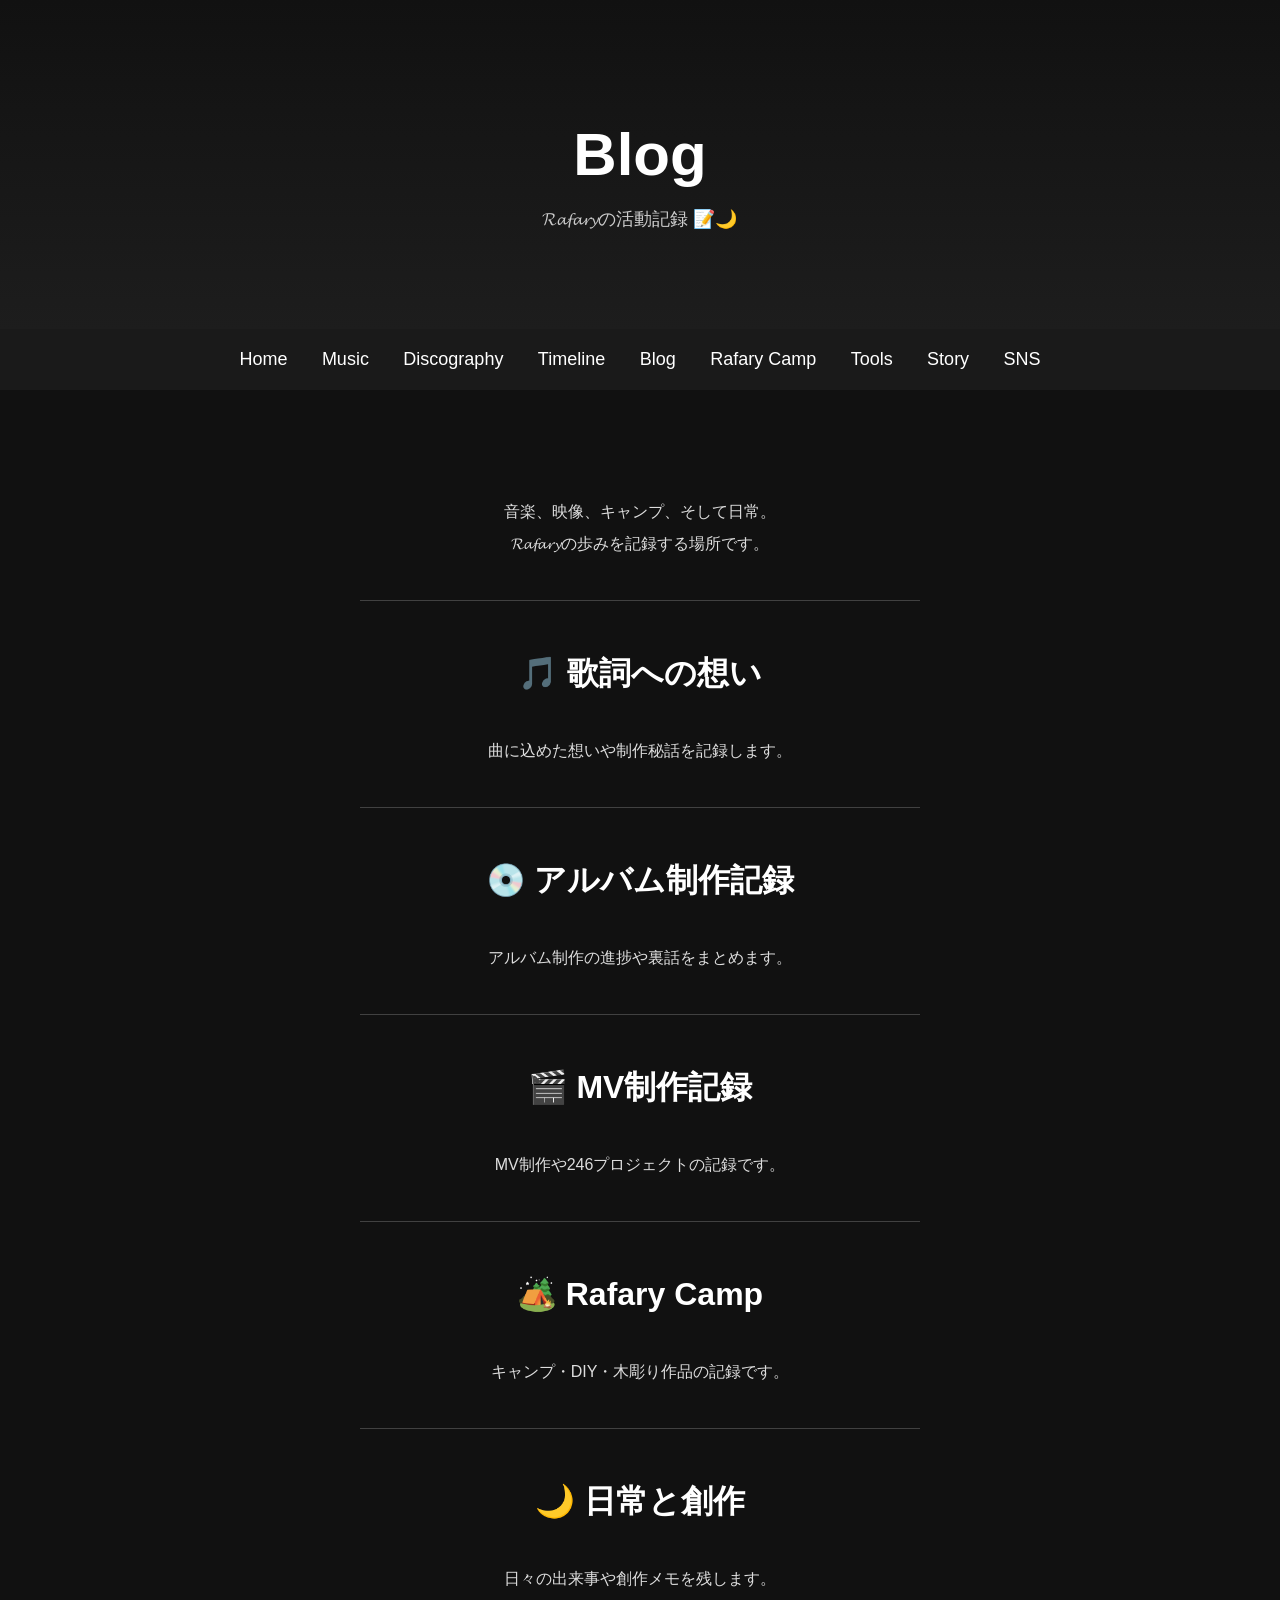
==== blog.html @ 5da69500 "Clean up blog HTML structure" ====
<!DOCTYPE html>
<html lang="ja">
<head>
<meta charset="UTF-8">
<meta name="viewport" content="width=device-width, initial-scale=1.0">
<title>Blog | 𝓡𝓪𝓯𝓪𝓻𝔂</title>
<link rel="stylesheet" href="style.css">
</head>
<body>

<header>
<h1>Blog</h1>
<p>𝓡𝓪𝓯𝓪𝓻𝔂の活動記録 📝🌙</p>
</header>

<nav>
<a href="index.html">Home</a>
<a href="music.html">Music</a>
<a href="discography.html">Discography</a>
<a href="timeline.html">Timeline</a>
<a href="blog.html">Blog</a>
<a href="camp.html">Rafary Camp</a>
<a href="tools.html">Tools</a>
<a href="story.html">Story</a>
<a href="sns.html">SNS</a>
</nav>

<section class="about">

<p>
音楽、映像、キャンプ、そして日常。<br>
𝓡𝓪𝓯𝓪𝓻𝔂の歩みを記録する場所です。
</p>

<hr class="album-divider">

<h2>
<a href="lyrics-thoughts.html">
🎵 歌詞への想い
</a>
</h2>

<p>
曲に込めた想いや制作秘話を記録します。
</p>

<hr class="album-divider">

<h2>
<a href="album-record.html">
💿 アルバム制作記録
</a>
</h2>

<p>
アルバム制作の進捗や裏話をまとめます。
</p>

<hr class="album-divider">

<h2>
<a href="mv-record.html">
🎬 MV制作記録
</a>
</h2>

<p>
MV制作や246プロジェクトの記録です。
</p>

<hr class="album-divider">

<h2>
<a href="camp-record.html">
🏕️ Rafary Camp
</a>
</h2>

<p>
キャンプ・DIY・木彫り作品の記録です。
</p>

<hr class="album-divider">

<h2>
<a href="daily-life.html">
🌙 日常と創作
</a>
</h2>

<p>
日々の出来事や創作メモを残します。
</p>

</section>

</body>
</html>
---- style.css ----
body {
    background: #111;
    color: #fff;
    font-family: "Yu Gothic", sans-serif;
    margin: 0;
    text-align: center;
}

header {
    padding: 80px 20px;
    background: linear-gradient(to bottom, #111, #1d1d1d);
}

h1 {
    font-size: 60px;
    margin-bottom: 10px;
}

header p {
    color: #ccc;
    font-size: 18px;
}

nav {
    background: #1a1a1a;
    padding: 20px;
}

nav a {
    color: white;
    text-decoration: none;
    margin: 0 15px;
    font-size: 18px;
    transition: 0.3s;
}

nav a:hover {
    color: #ffb347;
}

.about {
    max-width: 800px;
    margin: 60px auto;
    padding: 30px;
    line-height: 2;
}

h2 {
    margin-bottom: 30px;
    font-size: 32px;
}

p {
    color: #ddd;
}

.gallery {
    display: flex;
    gap: 25px;
    justify-content: center;
    flex-wrap: wrap;
    margin-top: 30px;
}

.gallery img {
    width: 320px;
    max-width: 90%;
    border-radius: 16px;
    box-shadow: 0 0 20px rgba(255,255,255,0.15);
}

.album-divider {
    width: 70%;
    margin: 40px auto;
    border: none;
    border-top: 1px solid rgba(255,255,255,0.2);
}
/* =========================
   Discography
========================= */

.date {
    display: block;
    font-size: 22px;
    font-weight: bold;
    margin-bottom: 15px;
}

.card p {
    font-size: 14px;
    color: #999;
    letter-spacing: 1px;
    margin: 10px 0;
}

.card h3 {
    font-size: 42px;
    font-weight: bold;
    margin: 15px 0 25px;
    line-height: 1.4;
}

.album-divider {
    width: 70%;
    margin: 40px auto;
    border: none;
    border-top: 1px solid rgba(255,255,255,0.2);
}

/* =========================
   Smartphone
========================= */

@media (max-width: 768px) {

    .date {
        font-size: 18px;
    }

    .card p {
        font-size: 13px;
    }

    .card h3 {
        font-size: 24px;
        line-height: 1.6;
    }

    .album-divider {
        width: 85%;
    }

}

.about h2 a {
    color: white;
    text-decoration: none;
    transition: 0.3s;
}

.about h2 a:hover {
    opacity: 0.7;
}
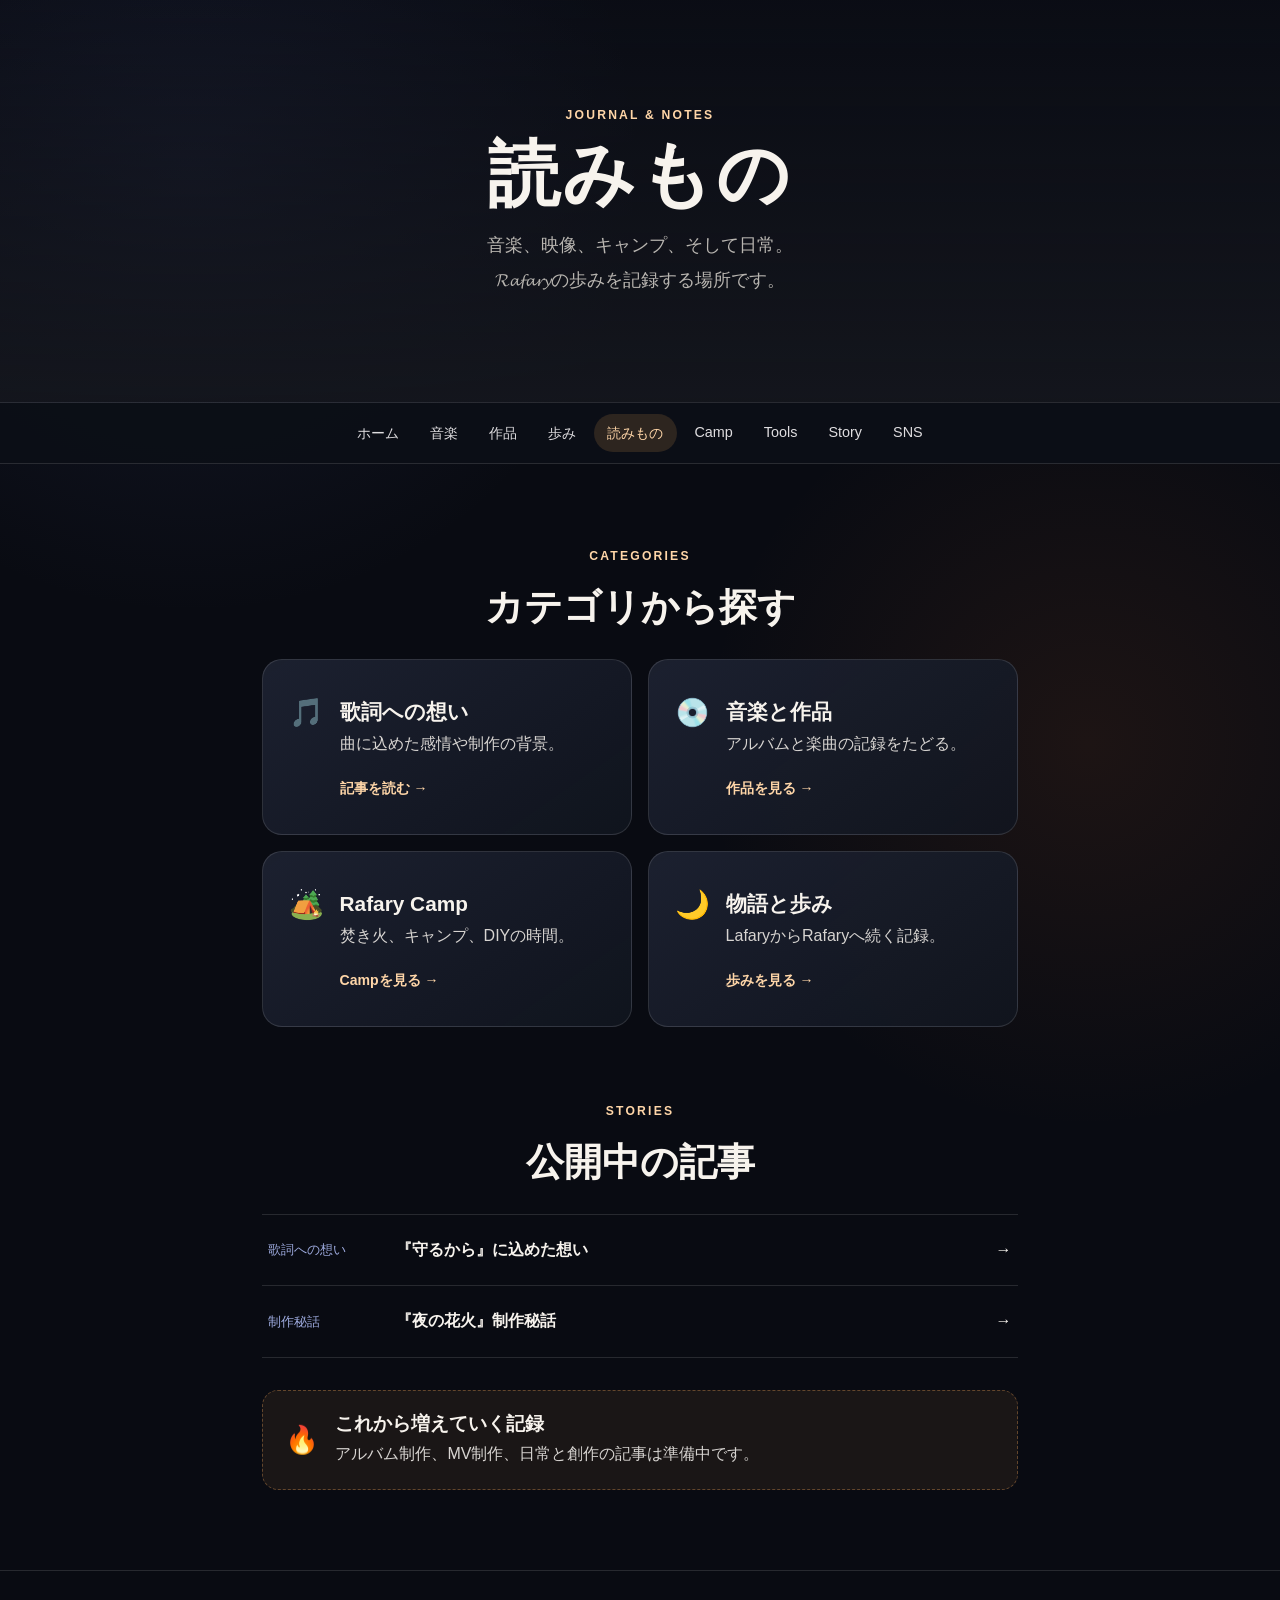
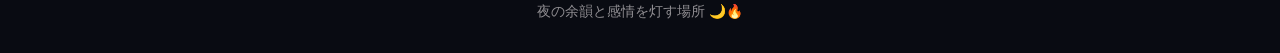
==== commit 525724ed: "サイト構成とスマホ表示を整理" ====
--- a/blog.html
+++ b/blog.html
@@ -3,96 +3,43 @@
 <head>
 <meta charset="UTF-8">
 <meta name="viewport" content="width=device-width, initial-scale=1.0">
-<title>Blog | 𝓡𝓪𝓯𝓪𝓻𝔂</title>
+<meta name="description" content="歌詞への想い、音楽、Rafary Camp、物語など、𝓡𝓪𝓯𝓪𝓻𝔂の記録をカテゴリから探せます。">
+<title>読みもの | 𝓡𝓪𝓯𝓪𝓻𝔂</title>
 <link rel="stylesheet" href="style.css">
 </head>
 <body>
-
-<header>
-<h1>Blog</h1>
-<p>𝓡𝓪𝓯𝓪𝓻𝔂の活動記録 📝🌙</p>
-</header>
-
-<nav>
-<a href="index.html">Home</a>
-<a href="music.html">Music</a>
-<a href="discography.html">Discography</a>
-<a href="timeline.html">Timeline</a>
-<a href="blog.html">Blog</a>
-<a href="camp.html">Rafary Camp</a>
-<a href="tools.html">Tools</a>
-<a href="story.html">Story</a>
-<a href="sns.html">SNS</a>
+<a class="skip-link" href="#main-content">本文へ移動</a>
+<header><p class="eyebrow">Journal & Notes</p><h1>読みもの</h1><p>音楽、映像、キャンプ、そして日常。<br>𝓡𝓪𝓯𝓪𝓻𝔂の歩みを記録する場所です。</p></header>
+<nav class="site-nav" aria-label="メインナビゲーション">
+  <div class="nav-inner">
+    <a href="index.html">ホーム</a>
+    <a href="music.html">音楽</a>
+    <a href="discography.html">作品</a>
+    <a href="timeline.html">歩み</a>
+    <a href="blog.html" aria-current="page">読みもの</a>
+    <a href="camp.html">Camp</a>
+    <a href="tools.html">Tools</a>
+    <a href="story.html">Story</a>
+    <a href="sns.html">SNS</a>
+  </div>
 </nav>
-
-<section class="about">
-
-<p>
-音楽、映像、キャンプ、そして日常。<br>
-𝓡𝓪𝓯𝓪𝓻𝔂の歩みを記録する場所です。
-</p>
-
-<hr class="album-divider">
-
-<h2>
-<a href="lyrics-thoughts.html">
-🎵 歌詞への想い
-</a>
-</h2>
-
-<p>
-曲に込めた想いや制作秘話を記録します。
-</p>
-
-<hr class="album-divider">
-
-<h2>
-<a href="album-record.html">
-💿 アルバム制作記録
-</a>
-</h2>
-
-<p>
-アルバム制作の進捗や裏話をまとめます。
-</p>
-
-<hr class="album-divider">
-
-<h2>
-<a href="mv-record.html">
-🎬 MV制作記録
-</a>
-</h2>
-
-<p>
-MV制作や246プロジェクトの記録です。
-</p>
-
-<hr class="album-divider">
-
-<h2>
-<a href="camp-record.html">
-🏕️ Rafary Camp
-</a>
-</h2>
-
-<p>
-キャンプ・DIY・木彫り作品の記録です。
-</p>
-
-<hr class="album-divider">
-
-<h2>
-<a href="daily-life.html">
-🌙 日常と創作
-</a>
-</h2>
-
-<p>
-日々の出来事や創作メモを残します。
-</p>
-
-</section>
-
+<main id="main-content" class="about">
+  <div class="section-heading"><p class="eyebrow">Categories</p><h2>カテゴリから探す</h2></div>
+  <div class="category-grid">
+    <a class="category-card" href="lyrics-thoughts.html"><span class="card-icon" aria-hidden="true">🎵</span><div><h3>歌詞への想い</h3><p>曲に込めた感情や制作の背景。</p><span class="card-link">記事を読む →</span></div></a>
+    <a class="category-card" href="discography.html"><span class="card-icon" aria-hidden="true">💿</span><div><h3>音楽と作品</h3><p>アルバムと楽曲の記録をたどる。</p><span class="card-link">作品を見る →</span></div></a>
+    <a class="category-card" href="camp.html"><span class="card-icon" aria-hidden="true">🏕️</span><div><h3>Rafary Camp</h3><p>焚き火、キャンプ、DIYの時間。</p><span class="card-link">Campを見る →</span></div></a>
+    <a class="category-card" href="timeline.html"><span class="card-icon" aria-hidden="true">🌙</span><div><h3>物語と歩み</h3><p>LafaryからRafaryへ続く記録。</p><span class="card-link">歩みを見る →</span></div></a>
+  </div>
+  <section class="latest" aria-labelledby="latest-title">
+    <div class="section-heading"><p class="eyebrow">Stories</p><h2 id="latest-title">公開中の記事</h2></div>
+    <div class="article-list">
+      <a class="article-row" href="mamoru-kara-thoughts.html"><span>歌詞への想い</span><strong>『守るから』に込めた想い</strong><span aria-hidden="true">→</span></a>
+      <a class="article-row" href="yoru-no-hanabi-thoughts.html"><span>制作秘話</span><strong>『夜の花火』制作秘話</strong><span aria-hidden="true">→</span></a>
+    </div>
+    <div class="coming-soon"><span aria-hidden="true">🔥</span><div><h3>これから増えていく記録</h3><p>アルバム制作、MV制作、日常と創作の記事は準備中です。</p></div></div>
+  </section>
+</main>
+<footer class="site-footer"><p>夜の余韻と感情を灯す場所 <span aria-hidden="true">🌙🔥</span></p></footer>
 </body>
-</html>
+</html>
--- a/style.css
+++ b/style.css
@@ -1,143 +1,10 @@
-body {
-    background: #111;
-    color: #fff;
-    font-family: "Yu Gothic", sans-serif;
-    margin: 0;
-    text-align: center;
-}
-
-header {
-    padding: 80px 20px;
-    background: linear-gradient(to bottom, #111, #1d1d1d);
-}
-
-h1 {
-    font-size: 60px;
-    margin-bottom: 10px;
-}
-
-header p {
-    color: #ccc;
-    font-size: 18px;
-}
-
-nav {
-    background: #1a1a1a;
-    padding: 20px;
-}
-
-nav a {
-    color: white;
-    text-decoration: none;
-    margin: 0 15px;
-    font-size: 18px;
-    transition: 0.3s;
-}
-
-nav a:hover {
-    color: #ffb347;
-}
-
-.about {
-    max-width: 800px;
-    margin: 60px auto;
-    padding: 30px;
-    line-height: 2;
-}
-
-h2 {
-    margin-bottom: 30px;
-    font-size: 32px;
-}
-
-p {
-    color: #ddd;
-}
-
-.gallery {
-    display: flex;
-    gap: 25px;
-    justify-content: center;
-    flex-wrap: wrap;
-    margin-top: 30px;
-}
-
-.gallery img {
-    width: 320px;
-    max-width: 90%;
-    border-radius: 16px;
-    box-shadow: 0 0 20px rgba(255,255,255,0.15);
-}
-
-.album-divider {
-    width: 70%;
-    margin: 40px auto;
-    border: none;
-    border-top: 1px solid rgba(255,255,255,0.2);
-}
-/* =========================
-   Discography
-========================= */
-
-.date {
-    display: block;
-    font-size: 22px;
-    font-weight: bold;
-    margin-bottom: 15px;
-}
-
-.card p {
-    font-size: 14px;
-    color: #999;
-    letter-spacing: 1px;
-    margin: 10px 0;
-}
-
-.card h3 {
-    font-size: 42px;
-    font-weight: bold;
-    margin: 15px 0 25px;
-    line-height: 1.4;
-}
-
-.album-divider {
-    width: 70%;
-    margin: 40px auto;
-    border: none;
-    border-top: 1px solid rgba(255,255,255,0.2);
-}
-
-/* =========================
-   Smartphone
-========================= */
-
-@media (max-width: 768px) {
-
-    .date {
-        font-size: 18px;
-    }
-
-    .card p {
-        font-size: 13px;
-    }
-
-    .card h3 {
-        font-size: 24px;
-        line-height: 1.6;
-    }
-
-    .album-divider {
-        width: 85%;
-    }
-
-}
-
-.about h2 a {
-    color: white;
-    text-decoration: none;
-    transition: 0.3s;
-}
-
-.about h2 a:hover {
-    opacity: 0.7;
-}
+:root{color-scheme:dark;--night:#090b12;--panel:#191e2b;--text:#f7f3ed;--muted:#b8b5b0;--line:rgba(255,255,255,.12);--ember:#ffad5a;--ember-soft:#ffd6a8;--moon:#9eabdf;--max:1040px}
+*{box-sizing:border-box}html{scroll-behavior:smooth}body{background:radial-gradient(circle at 15% 10%,rgba(73,85,142,.18),transparent 28rem),radial-gradient(circle at 85% 45%,rgba(174,86,34,.12),transparent 24rem),var(--night);color:var(--text);font-family:"Yu Gothic","Hiragino Kaku Gothic ProN",sans-serif;margin:0;min-height:100vh;text-align:center}a{color:inherit}a:focus-visible{outline:3px solid var(--ember);outline-offset:4px}.skip-link{background:var(--ember);color:#17100a;font-weight:700;left:1rem;padding:.75rem 1rem;position:fixed;top:-5rem;z-index:100}.skip-link:focus{top:1rem}
+header{background:linear-gradient(180deg,rgba(12,15,25,.35),rgba(20,22,29,.92));border-bottom:1px solid var(--line);padding:clamp(3.5rem,10vw,6.5rem) 1.25rem}header h1{font-size:clamp(2.5rem,8vw,4.5rem);letter-spacing:.035em;line-height:1.15;margin:.35rem 0 .8rem;overflow-wrap:anywhere}header p{color:var(--muted);font-size:clamp(1rem,2.4vw,1.15rem);line-height:1.9;margin:0 auto}.eyebrow{color:var(--ember-soft);font-size:.76rem;font-weight:700;letter-spacing:.18em;text-transform:uppercase}.hero{display:grid;min-height:min(76vh,700px);place-content:center;position:relative}.hero::after{background:radial-gradient(circle,rgba(255,150,64,.16),transparent 65%);bottom:0;content:"";height:10rem;left:50%;pointer-events:none;position:absolute;transform:translateX(-50%);width:min(80vw,30rem)}
+.hero-button,.music-button{background:linear-gradient(135deg,var(--ember-soft),var(--ember));border-radius:999px;box-shadow:0 10px 30px rgba(241,126,42,.18);color:#1d130a;display:inline-flex;font-weight:700;justify-content:center;margin-top:1.5rem;padding:.85rem 1.4rem;text-decoration:none;transition:.2s}.hero-button:hover,.music-button:hover{box-shadow:0 12px 34px rgba(241,126,42,.28);transform:translateY(-2px)}
+.site-nav{background:rgba(12,15,23,.94);border-bottom:1px solid var(--line);position:sticky;top:0;z-index:20}.nav-inner{display:flex;gap:.3rem;justify-content:center;margin:auto;max-width:var(--max);overflow-x:auto;padding:.65rem 1rem;scrollbar-width:thin}.site-nav a{border-radius:999px;color:#dfdde0;flex:0 0 auto;font-size:.9rem;padding:.62rem .82rem;text-decoration:none;transition:.2s}.site-nav a:hover{background:rgba(255,255,255,.07);color:var(--ember-soft)}.site-nav a[aria-current=page]{background:rgba(255,173,90,.14);color:var(--ember-soft)}
+.about,.section-shell{line-height:2;margin:clamp(2.75rem,7vw,5rem) auto;max-width:820px;padding:0 clamp(1.1rem,4vw,2rem)}.section-shell{max-width:var(--max)}h2{font-size:clamp(1.75rem,5vw,2.35rem);line-height:1.45;margin:.35rem 0 1.5rem}h3{line-height:1.5}p{color:#d7d4d1}.intro{max-width:780px}.poem{color:var(--text);font-size:1.06rem;line-height:2.2;margin:2rem auto}
+.portal-grid,.category-grid{display:grid;gap:1rem;grid-template-columns:repeat(2,minmax(0,1fr))}.portal-card,.category-card{background:linear-gradient(145deg,rgba(29,34,49,.95),rgba(17,21,31,.9));border:1px solid var(--line);border-radius:1.25rem;color:var(--text);min-height:14rem;padding:1.6rem;text-align:left;text-decoration:none;transition:.2s}.portal-card:hover,.category-card:hover{border-color:rgba(255,173,90,.5);transform:translateY(-3px)}.portal-card h3,.category-card h3{font-size:1.3rem;margin:.65rem 0 .2rem}.portal-card p,.category-card p{line-height:1.75;margin:0}.card-icon{font-size:1.75rem}.card-link{color:var(--ember-soft);display:block;font-size:.88rem;font-weight:700;margin-top:1rem}.category-card{display:flex;gap:1rem;min-height:11rem}.origin{border-top:1px solid var(--line);padding-top:4rem}.text-link{color:var(--ember-soft);font-weight:700;text-underline-offset:.25rem}
+.latest{margin-top:4.5rem}.article-list{border-bottom:1px solid var(--line);border-top:1px solid var(--line)}.article-row{align-items:center;display:grid;gap:1rem;grid-template-columns:7rem 1fr auto;padding:1.2rem .4rem;text-align:left;text-decoration:none}.article-row+.article-row{border-top:1px solid var(--line)}.article-row>span:first-child{color:var(--moon);font-size:.8rem}.article-row:hover strong{color:var(--ember-soft)}.coming-soon{align-items:center;background:rgba(255,173,90,.07);border:1px dashed rgba(255,173,90,.32);border-radius:1rem;display:flex;gap:1rem;margin-top:2rem;padding:1.2rem 1.4rem;text-align:left}.coming-soon>span{font-size:1.7rem}.coming-soon h3,.coming-soon p{margin:0}
+.gallery{display:flex;flex-wrap:wrap;gap:1.25rem;justify-content:center;margin-top:2rem}.gallery img{border-radius:1rem;box-shadow:0 18px 45px rgba(0,0,0,.3);height:auto;max-width:100%;width:320px}.album-divider{border:0;border-top:1px solid var(--line);margin:2.75rem auto;width:72%}.date{color:var(--ember-soft);display:block;font-size:1.15rem;font-weight:700;margin-bottom:.75rem}.card p{color:var(--muted)}.card h3{font-size:clamp(1.65rem,5vw,2.6rem);margin:.6rem 0 1.4rem;overflow-wrap:anywhere}.about h2 a{color:var(--text);text-decoration-color:var(--ember);text-underline-offset:.3rem}.sns-box h3{margin-top:2rem}.site-footer{border-top:1px solid var(--line);margin-top:5rem;padding:2rem 1rem}.site-footer p{color:#8f8d91;font-size:.86rem;margin:0}
+@media(max-width:700px){header{padding:3.5rem 1rem}.hero{min-height:62vh}.nav-inner{justify-content:flex-start}.portal-grid,.category-grid{grid-template-columns:1fr}.portal-card,.category-card{min-height:auto;padding:1.3rem}.article-row{align-items:start;gap:.2rem .8rem;grid-template-columns:1fr auto}.article-row>span:first-child{grid-column:1/-1}.about,.section-shell{margin:2.75rem auto}.album-divider{width:90%}}@media(max-width:390px){.site-nav a{font-size:.84rem;padding:.6rem .68rem}.category-card{display:block}.card-icon{display:block;margin-bottom:.45rem}}@media(prefers-reduced-motion:reduce){html{scroll-behavior:auto}*,*::before,*::after{transition-duration:.01ms!important}}
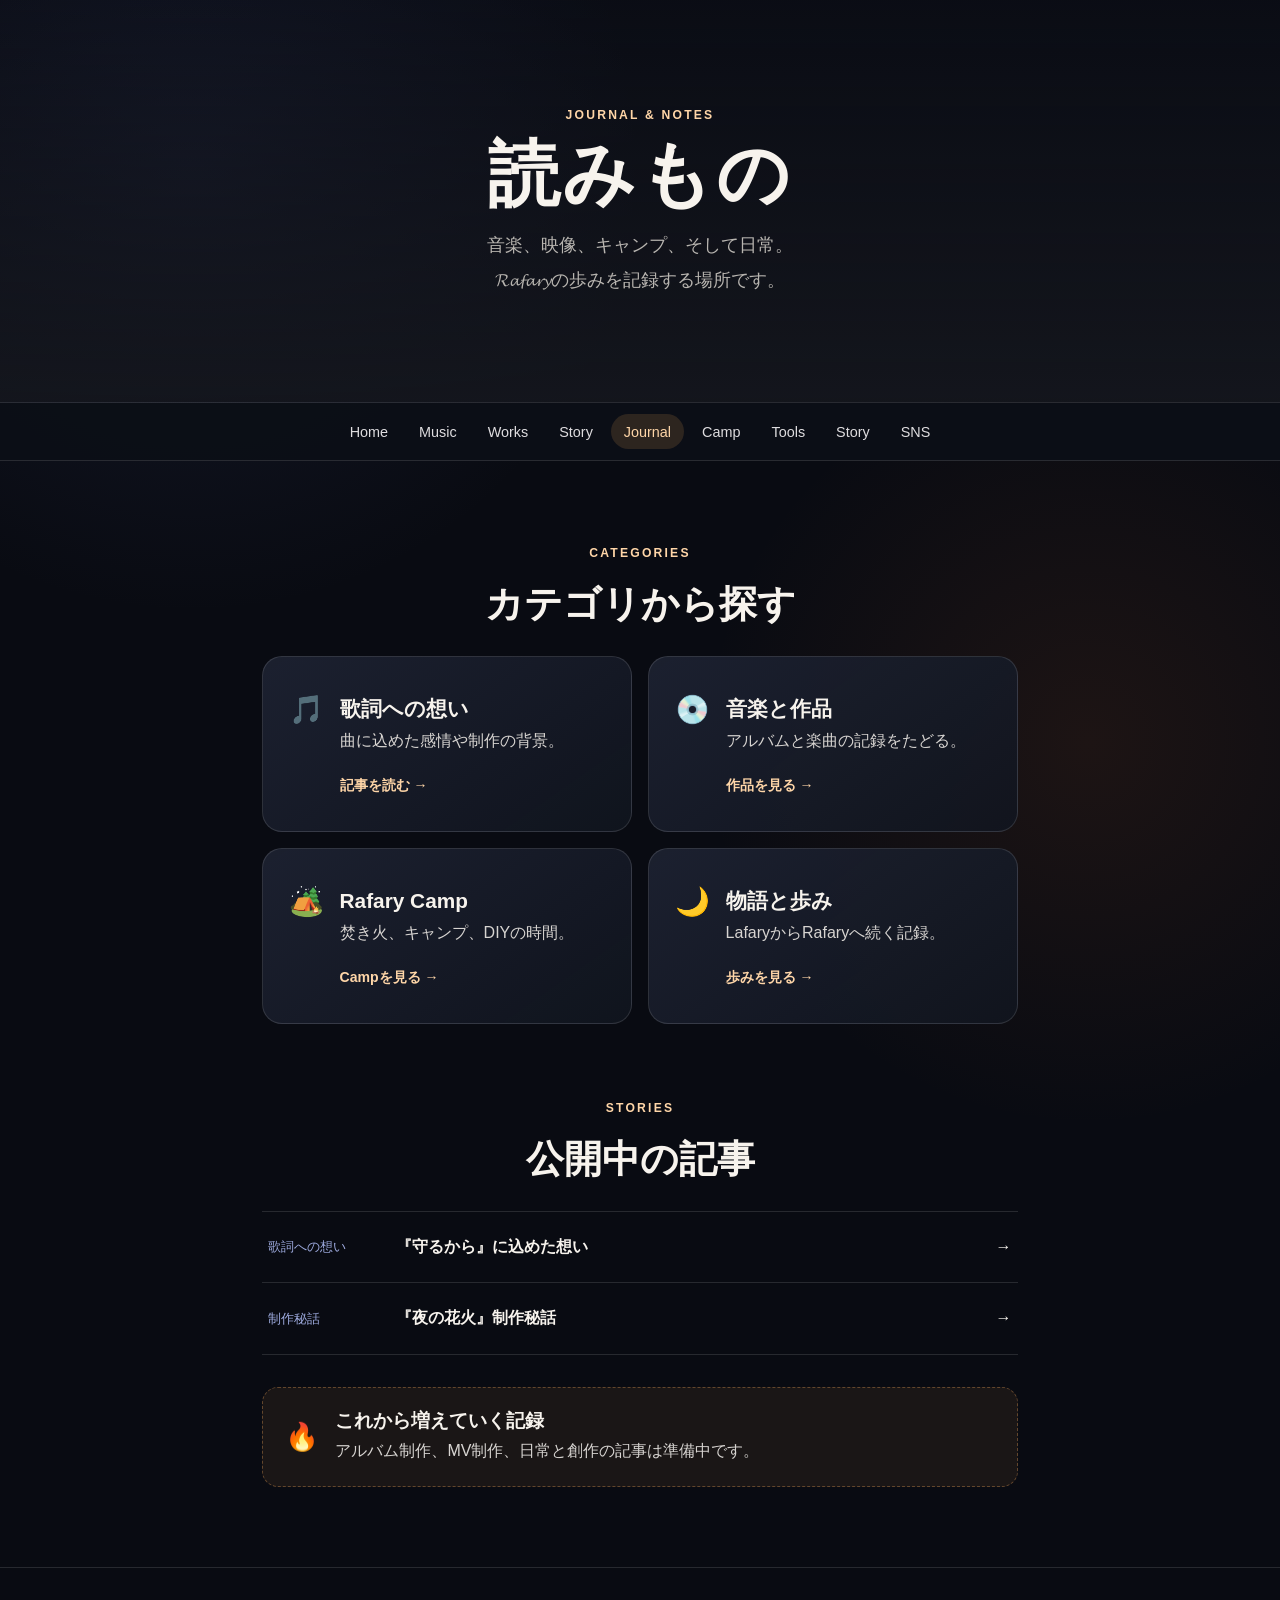
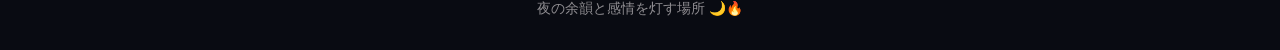
==== commit 73b6807a: "Unify navigation labels in English" ====
--- a/blog.html
+++ b/blog.html
@@ -12,11 +12,11 @@
 <header><p class="eyebrow">Journal & Notes</p><h1>読みもの</h1><p>音楽、映像、キャンプ、そして日常。<br>𝓡𝓪𝓯𝓪𝓻𝔂の歩みを記録する場所です。</p></header>
 <nav class="site-nav" aria-label="メインナビゲーション">
   <div class="nav-inner">
-    <a href="index.html">ホーム</a>
-    <a href="music.html">音楽</a>
-    <a href="discography.html">作品</a>
-    <a href="timeline.html">歩み</a>
-    <a href="blog.html" aria-current="page">読みもの</a>
+    <a href="index.html">Home</a>
+    <a href="music.html">Music</a>
+    <a href="discography.html">Works</a>
+    <a href="timeline.html">Story</a>
+    <a href="blog.html" aria-current="page">Journal</a>
     <a href="camp.html">Camp</a>
     <a href="tools.html">Tools</a>
     <a href="story.html">Story</a>
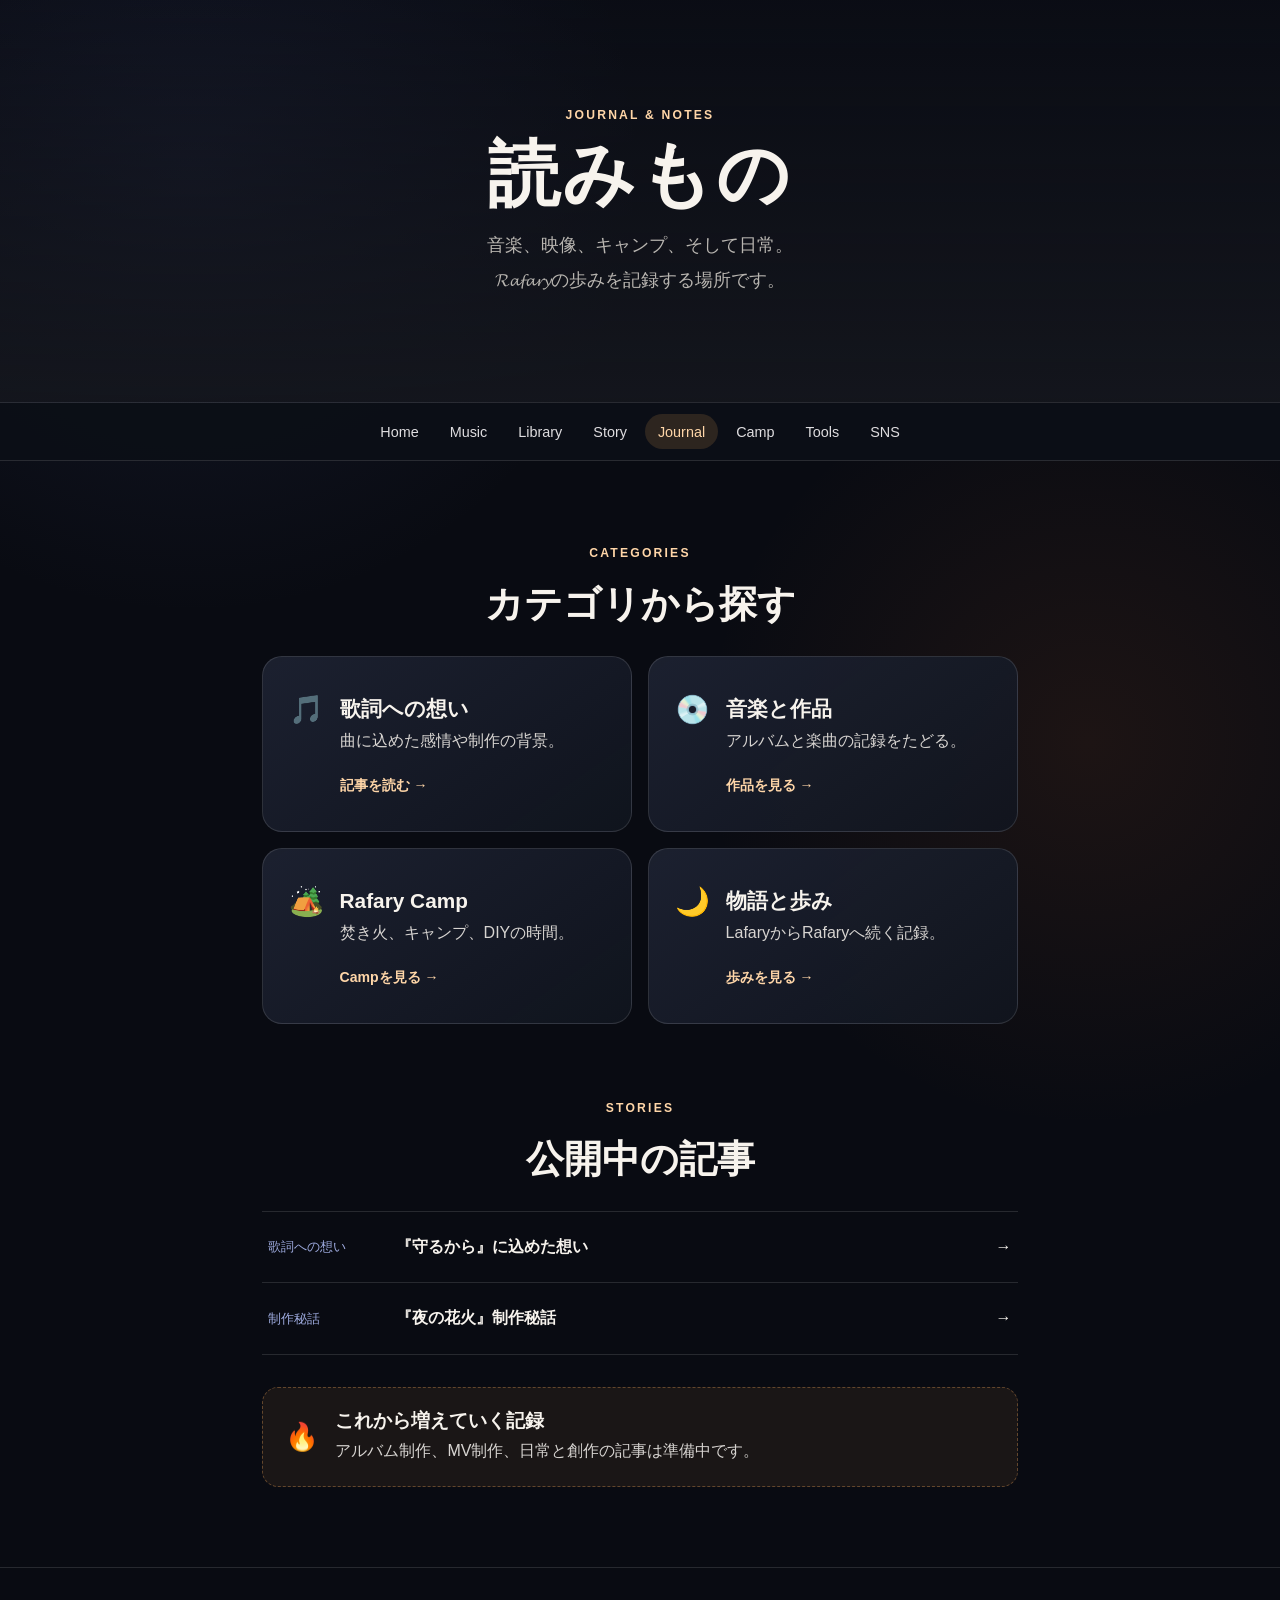
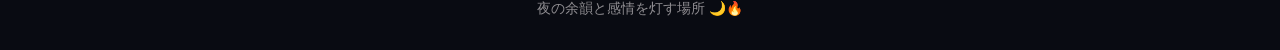
==== commit 3863b05c: "Unify navigation with Library" ====
--- a/blog.html
+++ b/blog.html
@@ -14,12 +14,11 @@
   <div class="nav-inner">
     <a href="index.html">Home</a>
     <a href="music.html">Music</a>
-    <a href="discography.html">Works</a>
-    <a href="timeline.html">Story</a>
+    <a href="discography.html">Library</a>
+    <a href="story.html">Story</a>
     <a href="blog.html" aria-current="page">Journal</a>
     <a href="camp.html">Camp</a>
     <a href="tools.html">Tools</a>
-    <a href="story.html">Story</a>
     <a href="sns.html">SNS</a>
   </div>
 </nav>
--- a/style.css
+++ b/style.css
@@ -7,4 +7,9 @@
 .portal-grid,.category-grid{display:grid;gap:1rem;grid-template-columns:repeat(2,minmax(0,1fr))}.portal-card,.category-card{background:linear-gradient(145deg,rgba(29,34,49,.95),rgba(17,21,31,.9));border:1px solid var(--line);border-radius:1.25rem;color:var(--text);min-height:14rem;padding:1.6rem;text-align:left;text-decoration:none;transition:.2s}.portal-card:hover,.category-card:hover{border-color:rgba(255,173,90,.5);transform:translateY(-3px)}.portal-card h3,.category-card h3{font-size:1.3rem;margin:.65rem 0 .2rem}.portal-card p,.category-card p{line-height:1.75;margin:0}.card-icon{font-size:1.75rem}.card-link{color:var(--ember-soft);display:block;font-size:.88rem;font-weight:700;margin-top:1rem}.category-card{display:flex;gap:1rem;min-height:11rem}.origin{border-top:1px solid var(--line);padding-top:4rem}.text-link{color:var(--ember-soft);font-weight:700;text-underline-offset:.25rem}
 .latest{margin-top:4.5rem}.article-list{border-bottom:1px solid var(--line);border-top:1px solid var(--line)}.article-row{align-items:center;display:grid;gap:1rem;grid-template-columns:7rem 1fr auto;padding:1.2rem .4rem;text-align:left;text-decoration:none}.article-row+.article-row{border-top:1px solid var(--line)}.article-row>span:first-child{color:var(--moon);font-size:.8rem}.article-row:hover strong{color:var(--ember-soft)}.coming-soon{align-items:center;background:rgba(255,173,90,.07);border:1px dashed rgba(255,173,90,.32);border-radius:1rem;display:flex;gap:1rem;margin-top:2rem;padding:1.2rem 1.4rem;text-align:left}.coming-soon>span{font-size:1.7rem}.coming-soon h3,.coming-soon p{margin:0}
 .gallery{display:flex;flex-wrap:wrap;gap:1.25rem;justify-content:center;margin-top:2rem}.gallery img{border-radius:1rem;box-shadow:0 18px 45px rgba(0,0,0,.3);height:auto;max-width:100%;width:320px}.album-divider{border:0;border-top:1px solid var(--line);margin:2.75rem auto;width:72%}.date{color:var(--ember-soft);display:block;font-size:1.15rem;font-weight:700;margin-bottom:.75rem}.card p{color:var(--muted)}.card h3{font-size:clamp(1.65rem,5vw,2.6rem);margin:.6rem 0 1.4rem;overflow-wrap:anywhere}.about h2 a{color:var(--text);text-decoration-color:var(--ember);text-underline-offset:.3rem}.sns-box h3{margin-top:2rem}.site-footer{border-top:1px solid var(--line);margin-top:5rem;padding:2rem 1rem}.site-footer p{color:#8f8d91;font-size:.86rem;margin:0}
-@media(max-width:700px){header{padding:3.5rem 1rem}.hero{min-height:62vh}.nav-inner{justify-content:flex-start}.portal-grid,.category-grid{grid-template-columns:1fr}.portal-card,.category-card{min-height:auto;padding:1.3rem}.article-row{align-items:start;gap:.2rem .8rem;grid-template-columns:1fr auto}.article-row>span:first-child{grid-column:1/-1}.about,.section-shell{margin:2.75rem auto}.album-divider{width:90%}}@media(max-width:390px){.site-nav a{font-size:.84rem;padding:.6rem .68rem}.category-card{display:block}.card-icon{display:block;margin-bottom:.45rem}}@media(prefers-reduced-motion:reduce){html{scroll-behavior:auto}*,*::before,*::after{transition-duration:.01ms!important}}+@media(max-width:700px){header{padding:3.5rem 1rem}.hero{min-height:62vh}.nav-inner{justify-content:flex-start}.portal-grid,.category-grid{grid-template-columns:1fr}.portal-card,.category-card{min-height:auto;padding:1.3rem}.article-row{align-items:start;gap:.2rem .8rem;grid-template-columns:1fr auto}.article-row>span:first-child{grid-column:1/-1}.about,.section-shell{margin:2.75rem auto}.album-divider{width:90%}}@media(max-width:390px){.site-nav a{font-size:.84rem;padding:.6rem .68rem}.category-card{display:block}.card-icon{display:block;margin-bottom:.45rem}}@media(prefers-reduced-motion:reduce){html{scroll-behavior:auto}*,*::before,*::after{transition-duration:.01ms!important}}
+
+/* Story profile */
+.profile-section{border-top:1px solid var(--line);margin-top:4.5rem;padding-top:4rem}.profile-card{background:linear-gradient(145deg,rgba(29,34,49,.96),rgba(17,21,31,.9));border:1px solid var(--line);border-radius:1.25rem;box-shadow:0 18px 45px rgba(0,0,0,.18);padding:clamp(1.4rem,5vw,2.4rem)}.profile-card p{margin:.35rem 0}.profile-theme{color:var(--ember-soft);font-size:clamp(1.08rem,4vw,1.35rem);font-weight:700;letter-spacing:.035em;margin:1rem 0!important}.activities,.message-section{margin-top:4rem}.activities h3,.message-section h3{font-size:clamp(1.55rem,5vw,2rem);margin:.3rem 0 1.5rem}.activity-list{display:grid;gap:.75rem;list-style:none;margin:0;padding:0}.activity-list li{align-items:center;background:rgba(255,255,255,.035);border:1px solid var(--line);border-radius:1rem;display:flex;font-weight:700;gap:.85rem;padding:1rem 1.1rem;text-align:left}.activity-list li span{font-size:1.35rem}.story-message{background:radial-gradient(circle at 50% 100%,rgba(255,141,47,.13),transparent 55%),rgba(13,16,24,.78);border:1px solid rgba(255,173,90,.24);border-radius:1.25rem;padding:clamp(1.5rem,6vw,2.75rem);position:relative}.story-message::after{background:radial-gradient(circle,rgba(255,173,90,.25),transparent 68%);bottom:-1.25rem;content:"";height:4rem;left:50%;pointer-events:none;position:absolute;transform:translateX(-50%);width:8rem}.story-message p{line-height:2.2;margin:0 0 1.75rem}.story-message p:last-child{margin-bottom:0}.rafary-signature{color:var(--ember-soft);font-size:1.35em}
+@media(min-width:640px){.activity-list{grid-template-columns:repeat(2,minmax(0,1fr))}.activity-list li:last-child{grid-column:1/-1}}
+@media(max-width:700px){.profile-section{margin-top:3.5rem;padding-top:3rem}.activities,.message-section{margin-top:3.25rem}.profile-card,.story-message{border-radius:1rem}}
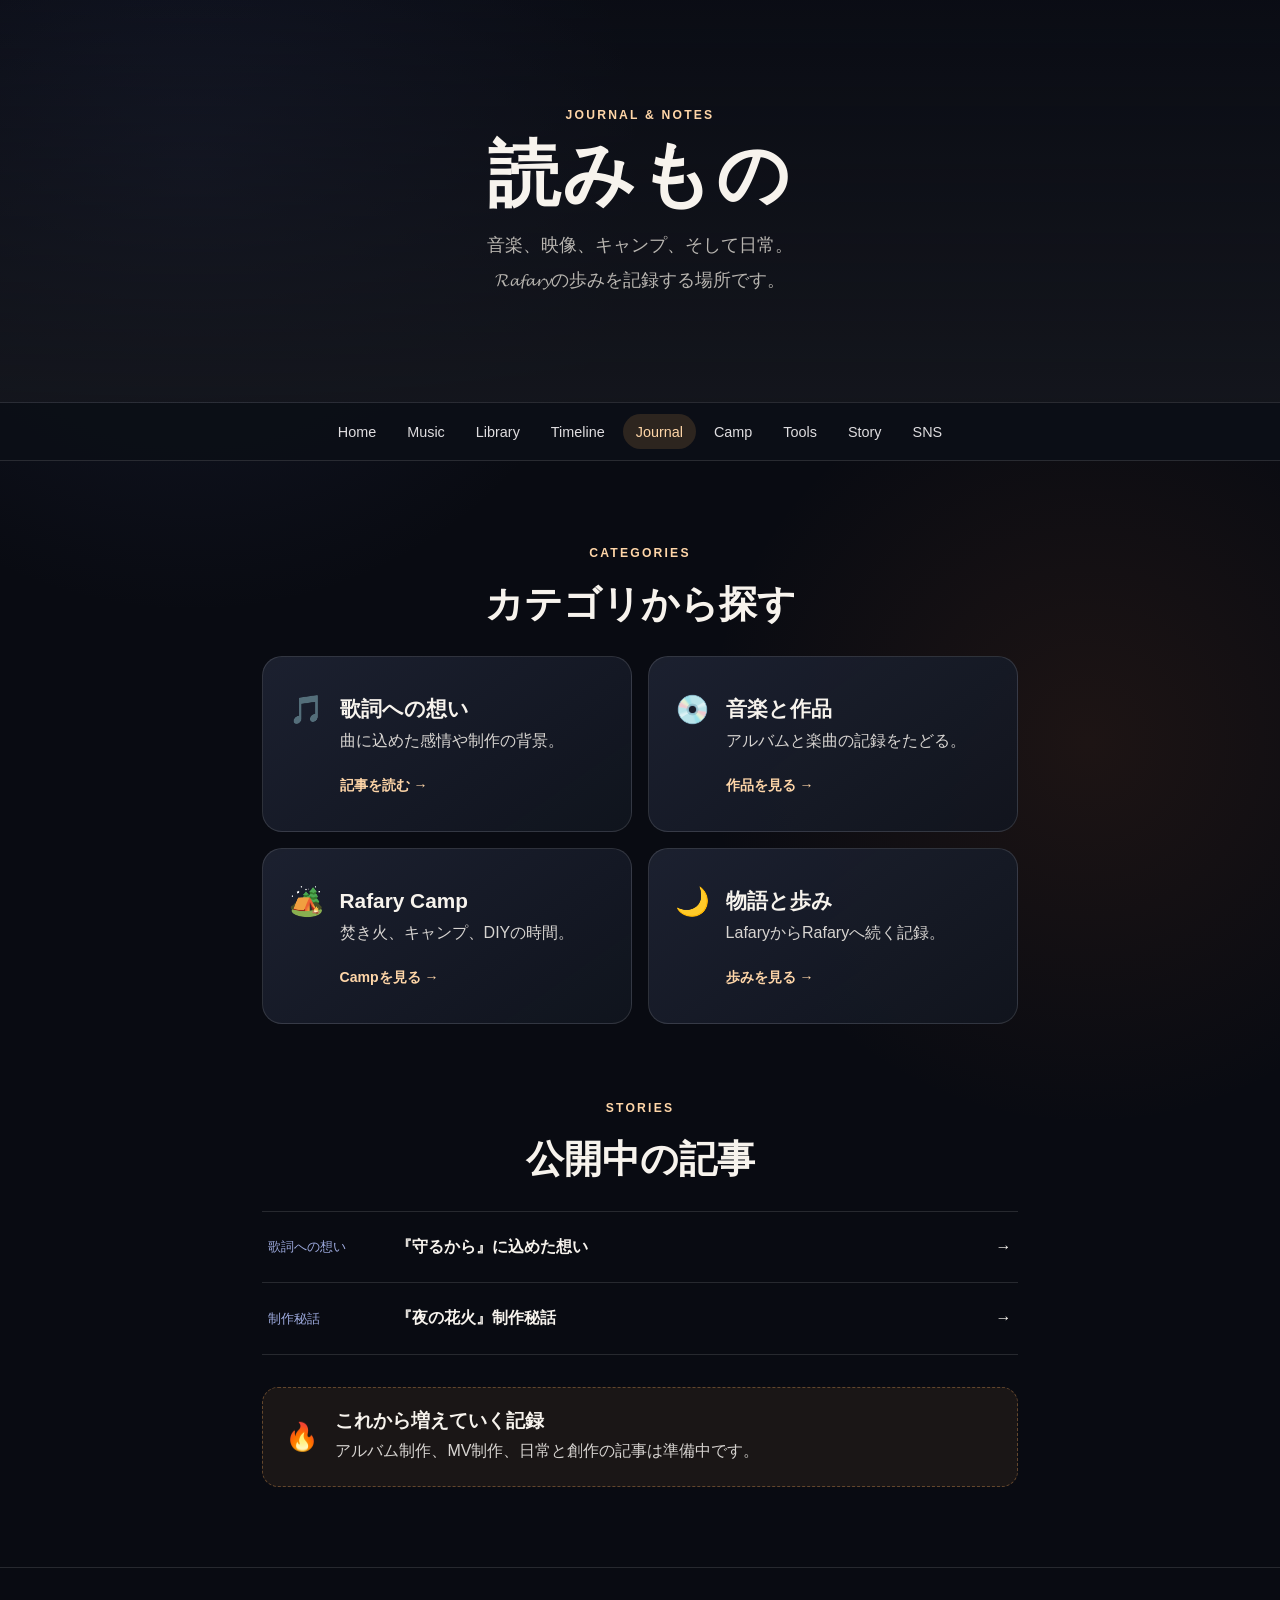
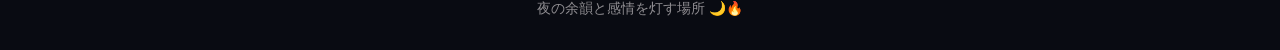
==== commit 7dc357ee: "Restore Timeline navigation item" ====
--- a/blog.html
+++ b/blog.html
@@ -15,10 +15,11 @@
     <a href="index.html">Home</a>
     <a href="music.html">Music</a>
     <a href="discography.html">Library</a>
-    <a href="story.html">Story</a>
+    <a href="timeline.html">Timeline</a>
     <a href="blog.html" aria-current="page">Journal</a>
     <a href="camp.html">Camp</a>
     <a href="tools.html">Tools</a>
+    <a href="story.html">Story</a>
     <a href="sns.html">SNS</a>
   </div>
 </nav>
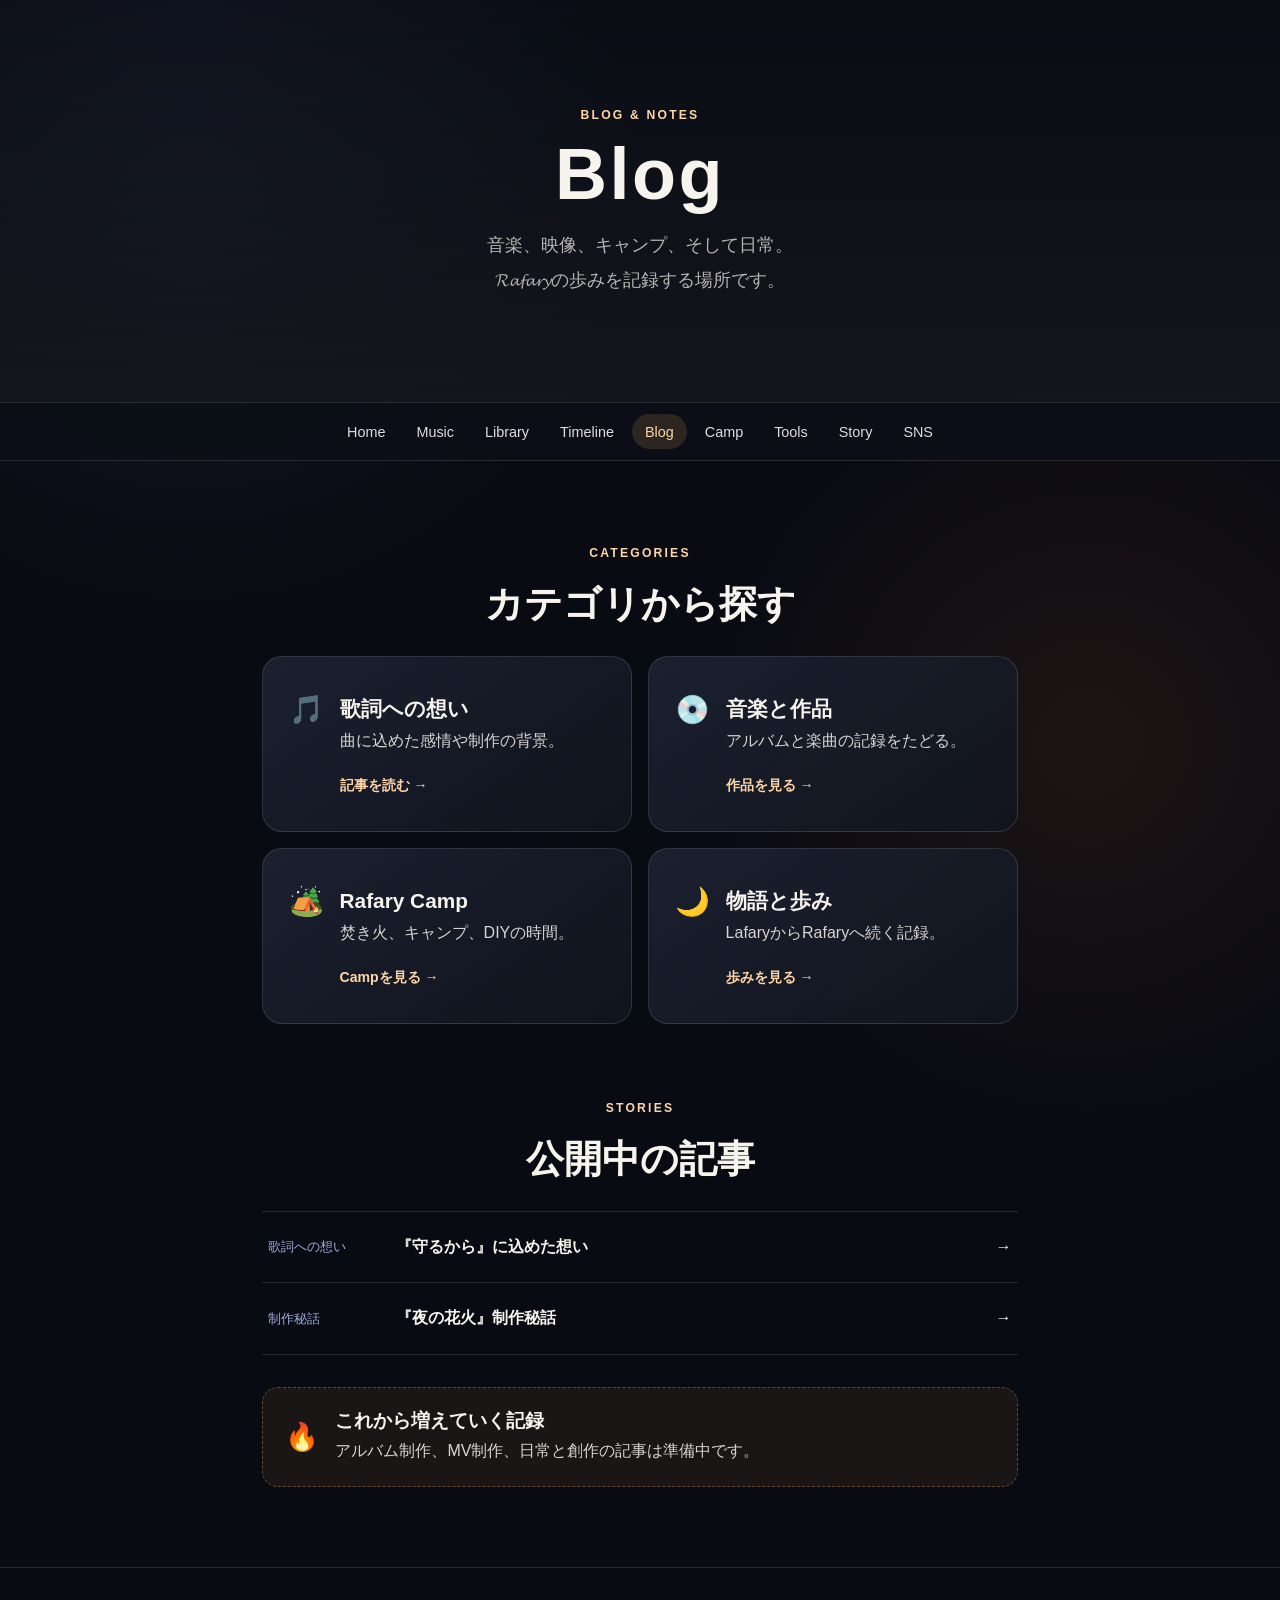
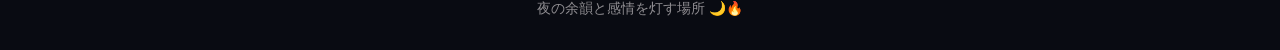
==== commit 80a496ba: "Rename Journal display labels to Blog" ====
--- a/blog.html
+++ b/blog.html
@@ -4,19 +4,19 @@
 <meta charset="UTF-8">
 <meta name="viewport" content="width=device-width, initial-scale=1.0">
 <meta name="description" content="歌詞への想い、音楽、Rafary Camp、物語など、𝓡𝓪𝓯𝓪𝓻𝔂の記録をカテゴリから探せます。">
-<title>読みもの | 𝓡𝓪𝓯𝓪𝓻𝔂</title>
+<title>Blog | 𝓡𝓪𝓯𝓪𝓻𝔂</title>
 <link rel="stylesheet" href="style.css">
 </head>
 <body>
 <a class="skip-link" href="#main-content">本文へ移動</a>
-<header><p class="eyebrow">Journal & Notes</p><h1>読みもの</h1><p>音楽、映像、キャンプ、そして日常。<br>𝓡𝓪𝓯𝓪𝓻𝔂の歩みを記録する場所です。</p></header>
+<header><p class="eyebrow">Blog & Notes</p><h1>Blog</h1><p>音楽、映像、キャンプ、そして日常。<br>𝓡𝓪𝓯𝓪𝓻𝔂の歩みを記録する場所です。</p></header>
 <nav class="site-nav" aria-label="メインナビゲーション">
   <div class="nav-inner">
     <a href="index.html">Home</a>
     <a href="music.html">Music</a>
     <a href="discography.html">Library</a>
     <a href="timeline.html">Timeline</a>
-    <a href="blog.html" aria-current="page">Journal</a>
+    <a href="blog.html" aria-current="page">Blog</a>
     <a href="camp.html">Camp</a>
     <a href="tools.html">Tools</a>
     <a href="story.html">Story</a>
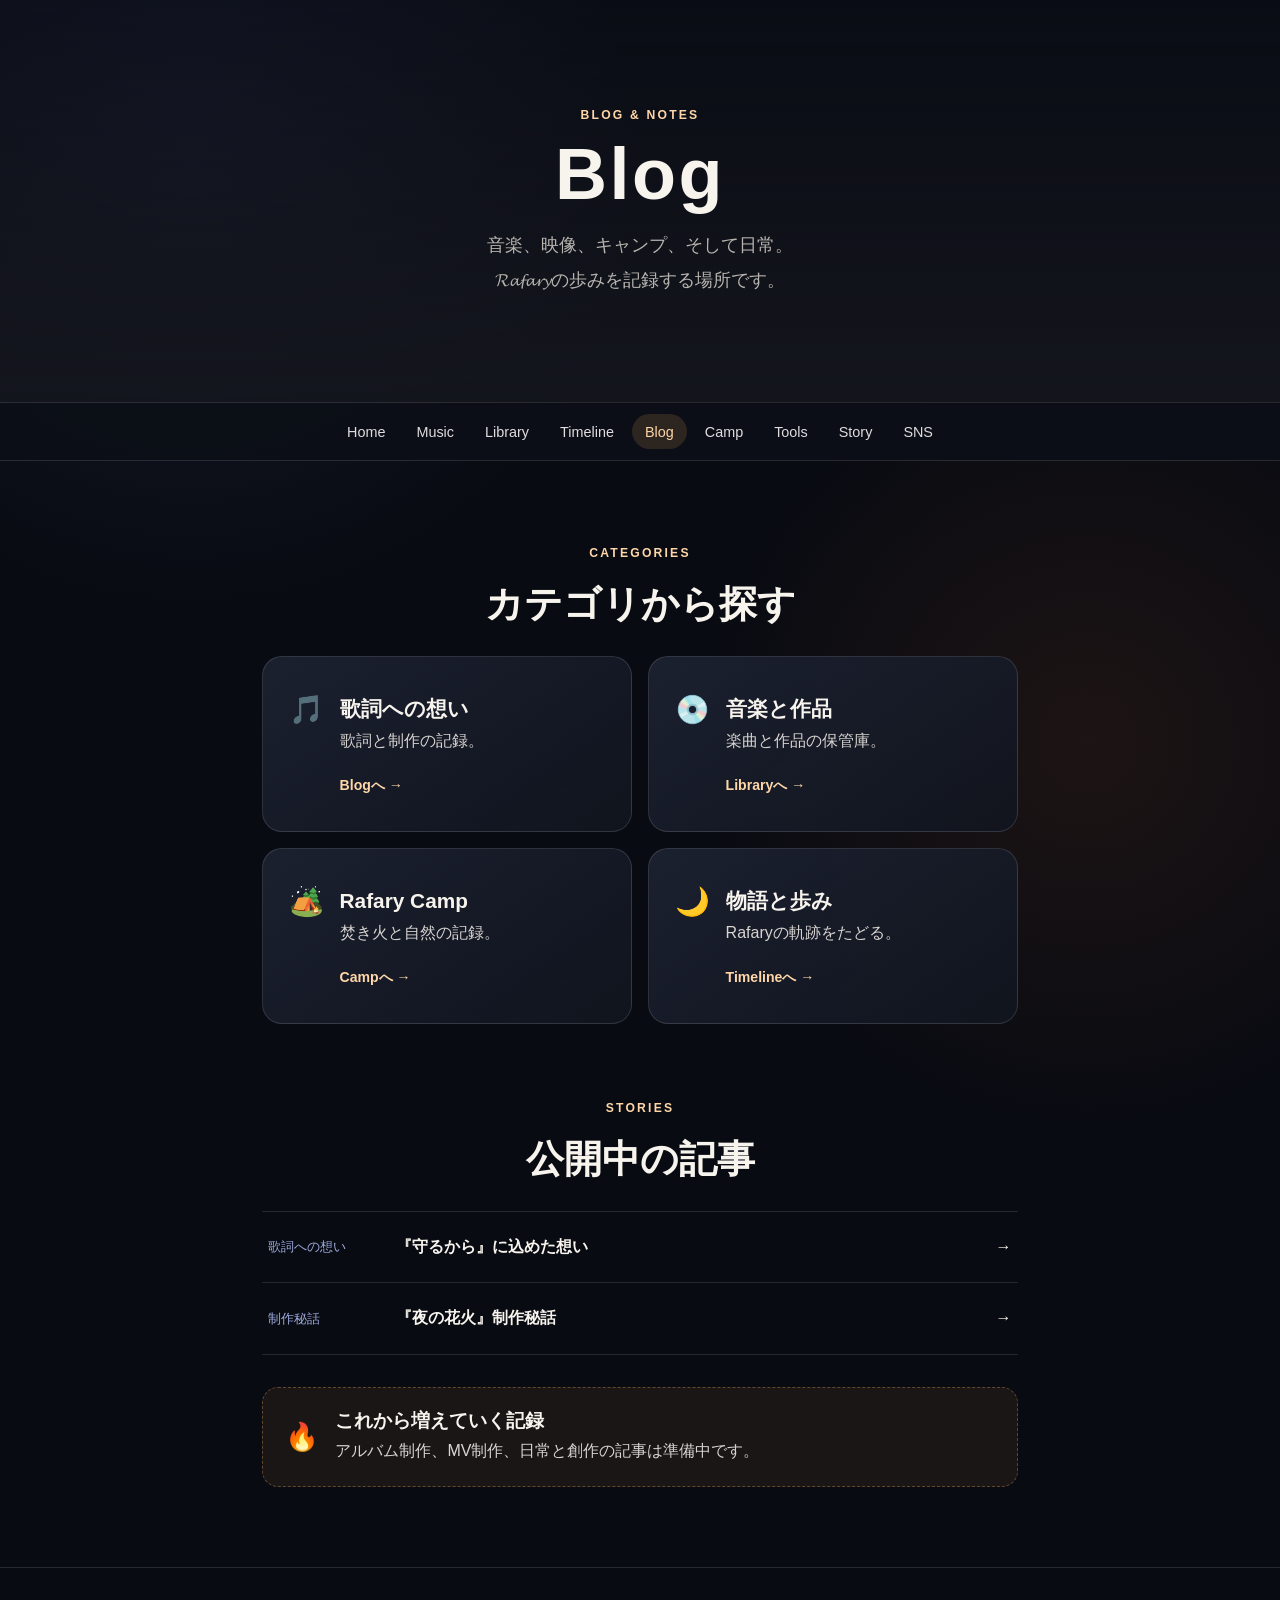
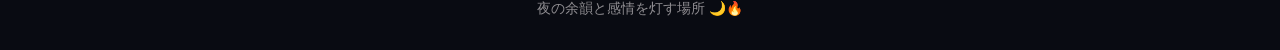
==== commit 47183910: "Refine Blog category card copy" ====
--- a/blog.html
+++ b/blog.html
@@ -26,10 +26,10 @@
 <main id="main-content" class="about">
   <div class="section-heading"><p class="eyebrow">Categories</p><h2>カテゴリから探す</h2></div>
   <div class="category-grid">
-    <a class="category-card" href="lyrics-thoughts.html"><span class="card-icon" aria-hidden="true">🎵</span><div><h3>歌詞への想い</h3><p>曲に込めた感情や制作の背景。</p><span class="card-link">記事を読む →</span></div></a>
-    <a class="category-card" href="discography.html"><span class="card-icon" aria-hidden="true">💿</span><div><h3>音楽と作品</h3><p>アルバムと楽曲の記録をたどる。</p><span class="card-link">作品を見る →</span></div></a>
-    <a class="category-card" href="camp.html"><span class="card-icon" aria-hidden="true">🏕️</span><div><h3>Rafary Camp</h3><p>焚き火、キャンプ、DIYの時間。</p><span class="card-link">Campを見る →</span></div></a>
-    <a class="category-card" href="timeline.html"><span class="card-icon" aria-hidden="true">🌙</span><div><h3>物語と歩み</h3><p>LafaryからRafaryへ続く記録。</p><span class="card-link">歩みを見る →</span></div></a>
+    <a class="category-card" href="lyrics-thoughts.html"><span class="card-icon" aria-hidden="true">🎵</span><div><h3>歌詞への想い</h3><p>歌詞と制作の記録。</p><span class="card-link">Blogへ →</span></div></a>
+    <a class="category-card" href="discography.html"><span class="card-icon" aria-hidden="true">💿</span><div><h3>音楽と作品</h3><p>楽曲と作品の保管庫。</p><span class="card-link">Libraryへ →</span></div></a>
+    <a class="category-card" href="camp.html"><span class="card-icon" aria-hidden="true">🏕️</span><div><h3>Rafary Camp</h3><p>焚き火と自然の記録。</p><span class="card-link">Campへ →</span></div></a>
+    <a class="category-card" href="timeline.html"><span class="card-icon" aria-hidden="true">🌙</span><div><h3>物語と歩み</h3><p>Rafaryの軌跡をたどる。</p><span class="card-link">Timelineへ →</span></div></a>
   </div>
   <section class="latest" aria-labelledby="latest-title">
     <div class="section-heading"><p class="eyebrow">Stories</p><h2 id="latest-title">公開中の記事</h2></div>
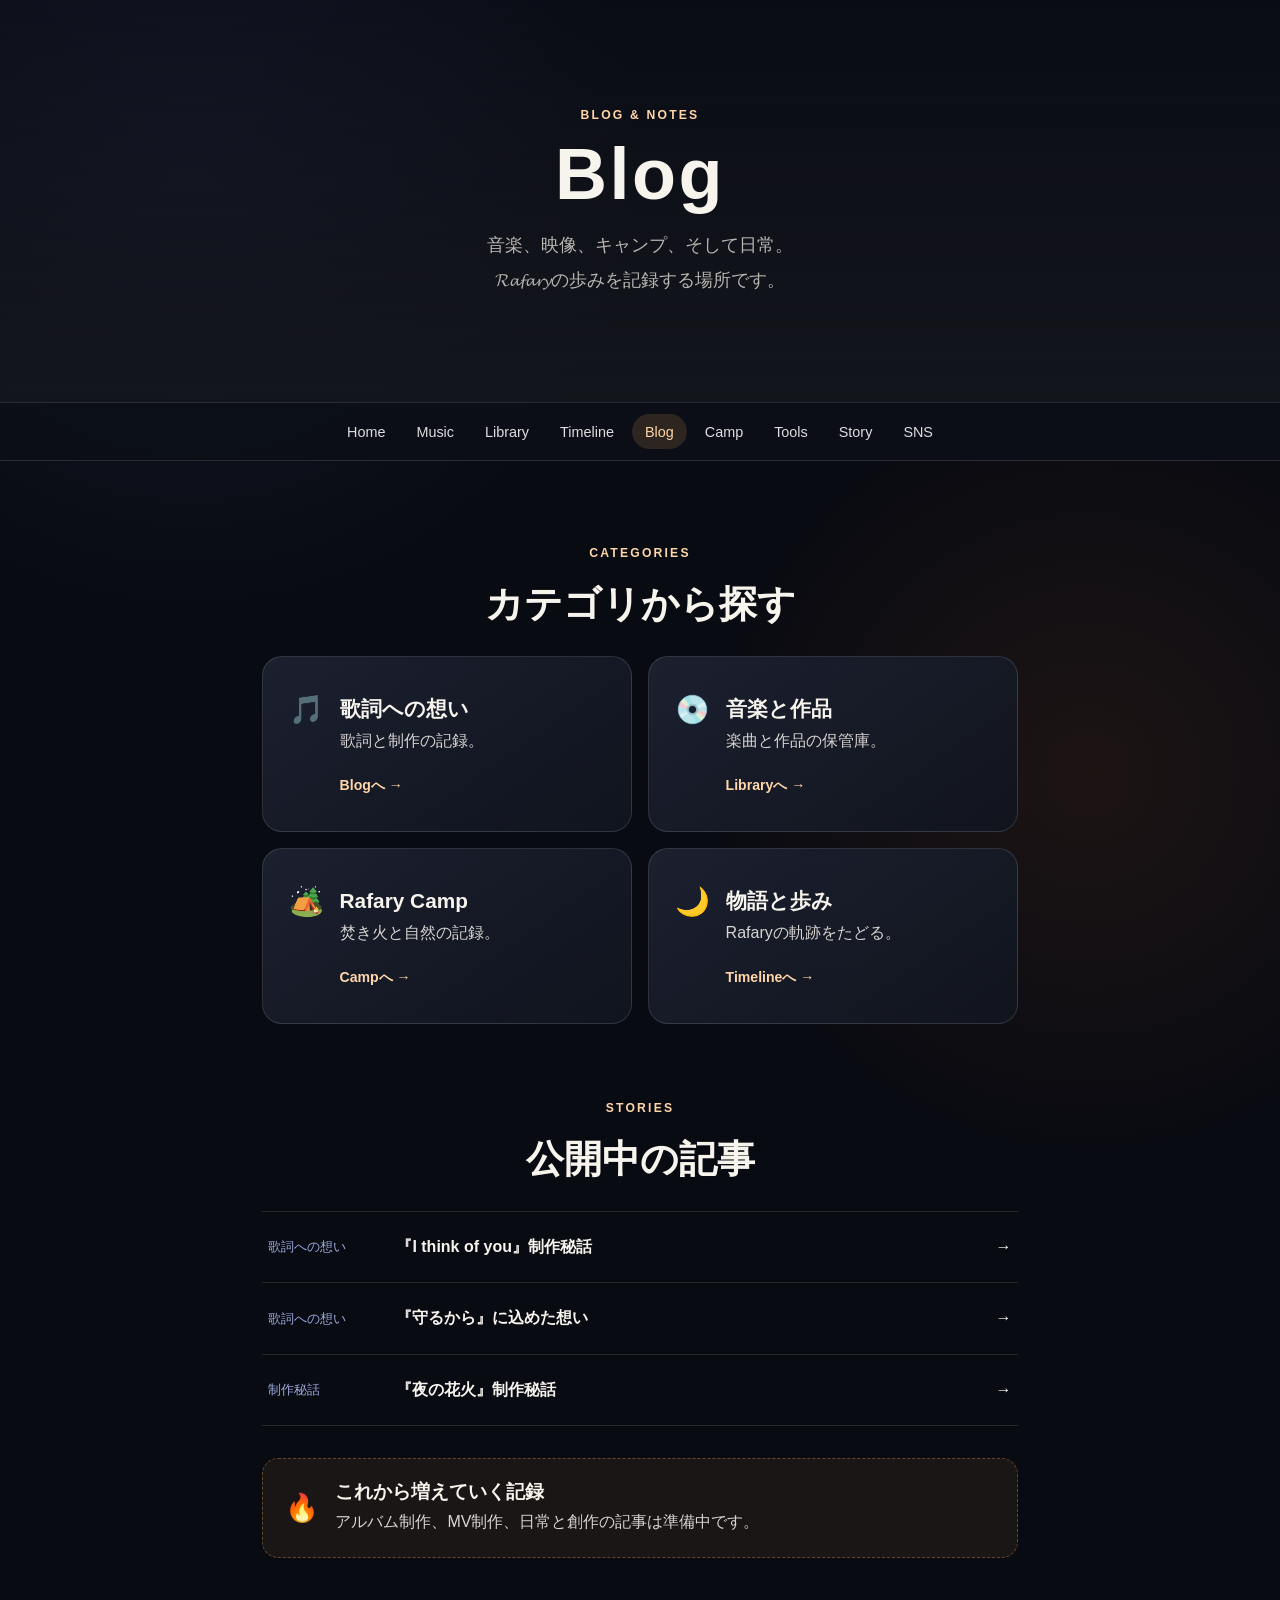
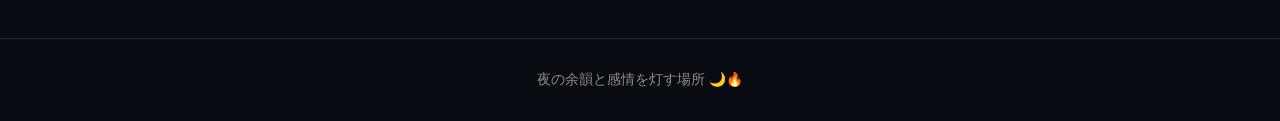
==== commit 414ccc79: "List I think of you story on Blog" ====
--- a/blog.html
+++ b/blog.html
@@ -34,6 +34,7 @@
   <section class="latest" aria-labelledby="latest-title">
     <div class="section-heading"><p class="eyebrow">Stories</p><h2 id="latest-title">公開中の記事</h2></div>
     <div class="article-list">
+      <a class="article-row" href="i-think-of-you-story.html"><span>歌詞への想い</span><strong>『I think of you』制作秘話</strong><span aria-hidden="true">→</span></a>
       <a class="article-row" href="mamoru-kara-thoughts.html"><span>歌詞への想い</span><strong>『守るから』に込めた想い</strong><span aria-hidden="true">→</span></a>
       <a class="article-row" href="yoru-no-hanabi-thoughts.html"><span>制作秘話</span><strong>『夜の花火』制作秘話</strong><span aria-hidden="true">→</span></a>
     </div>
